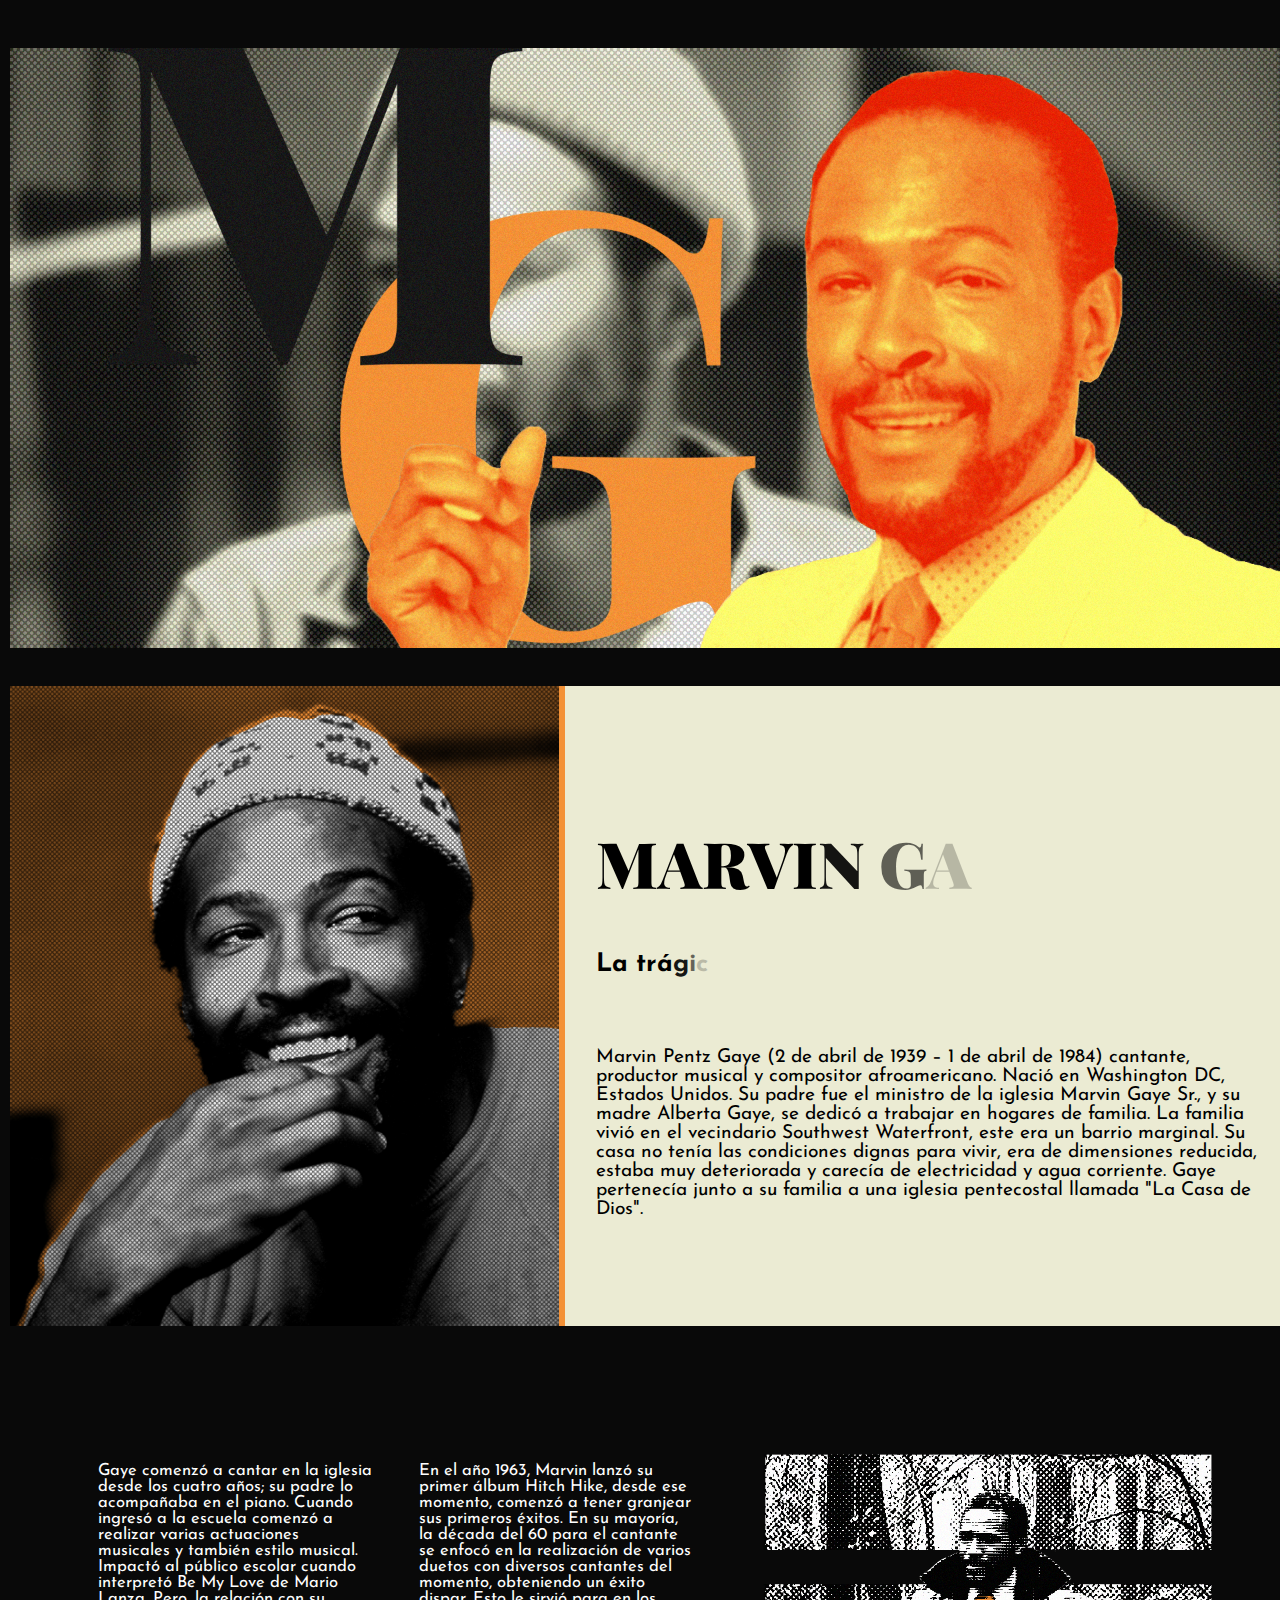
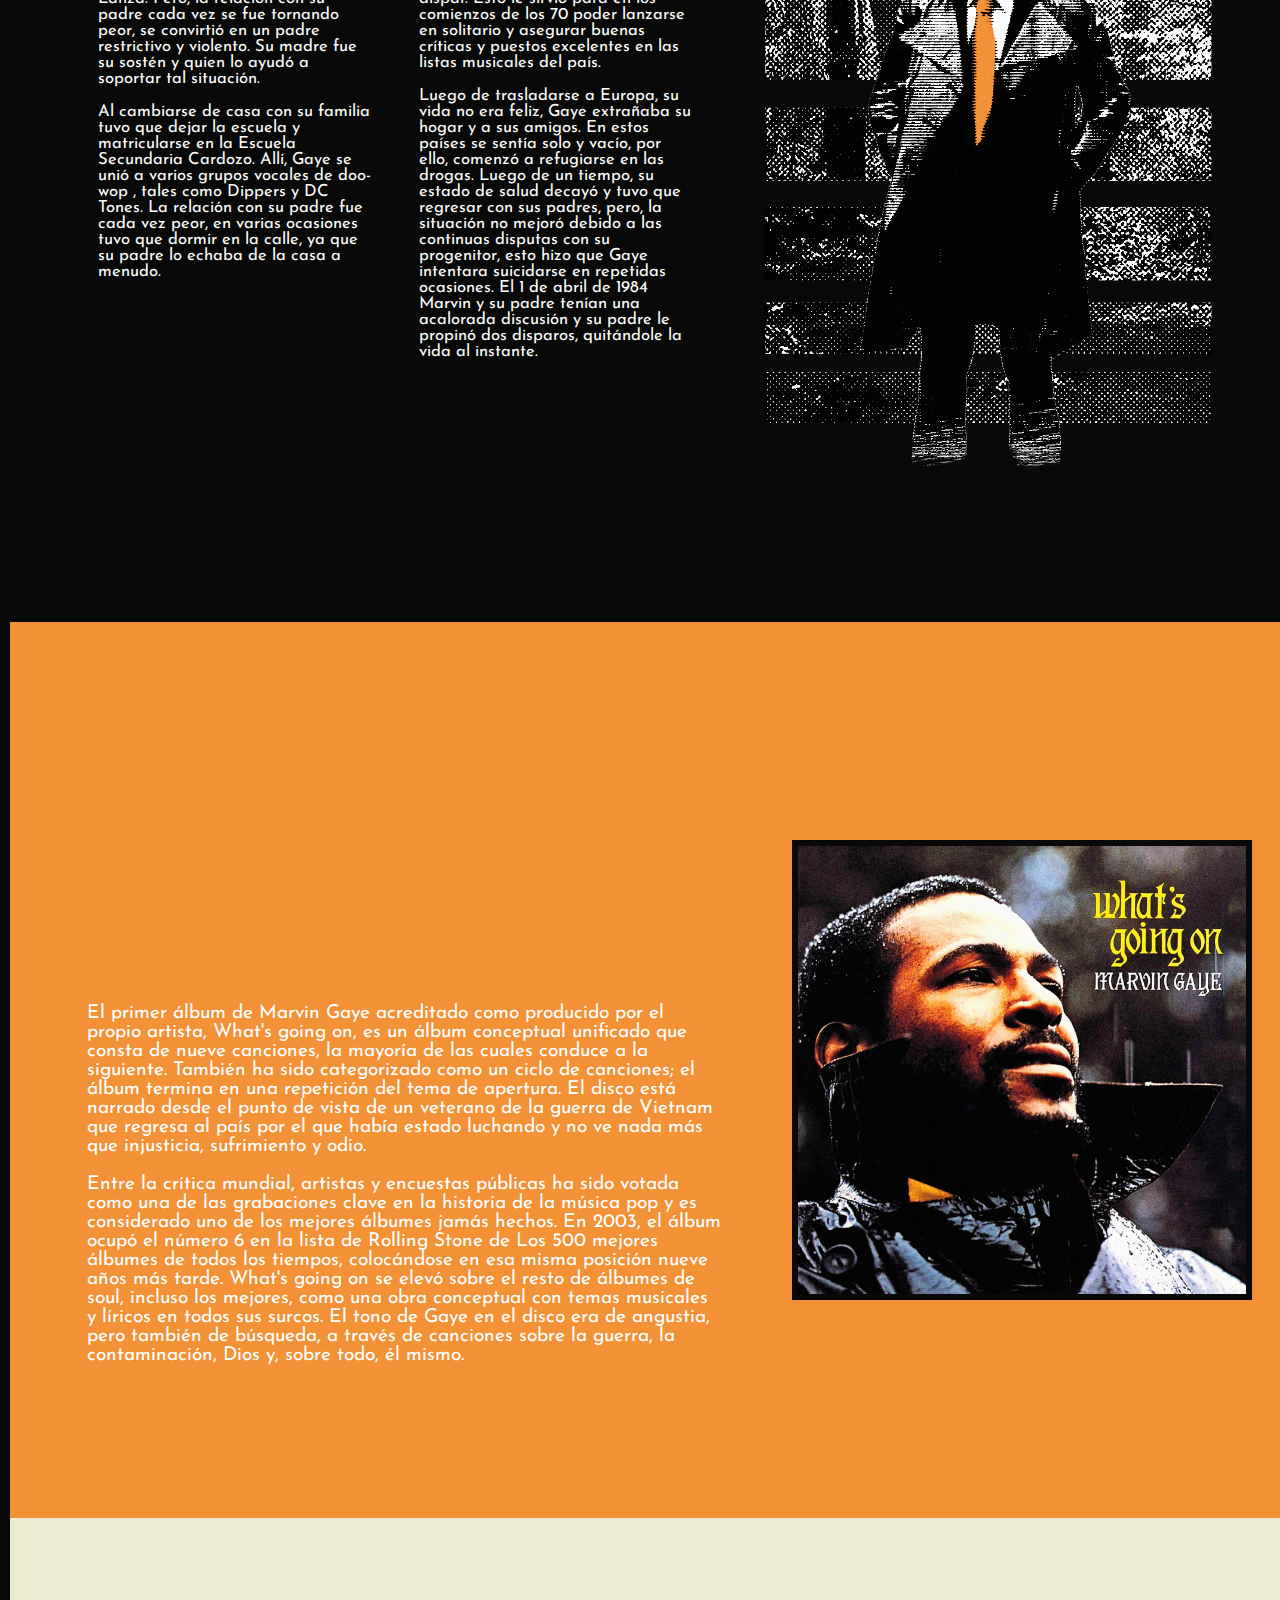
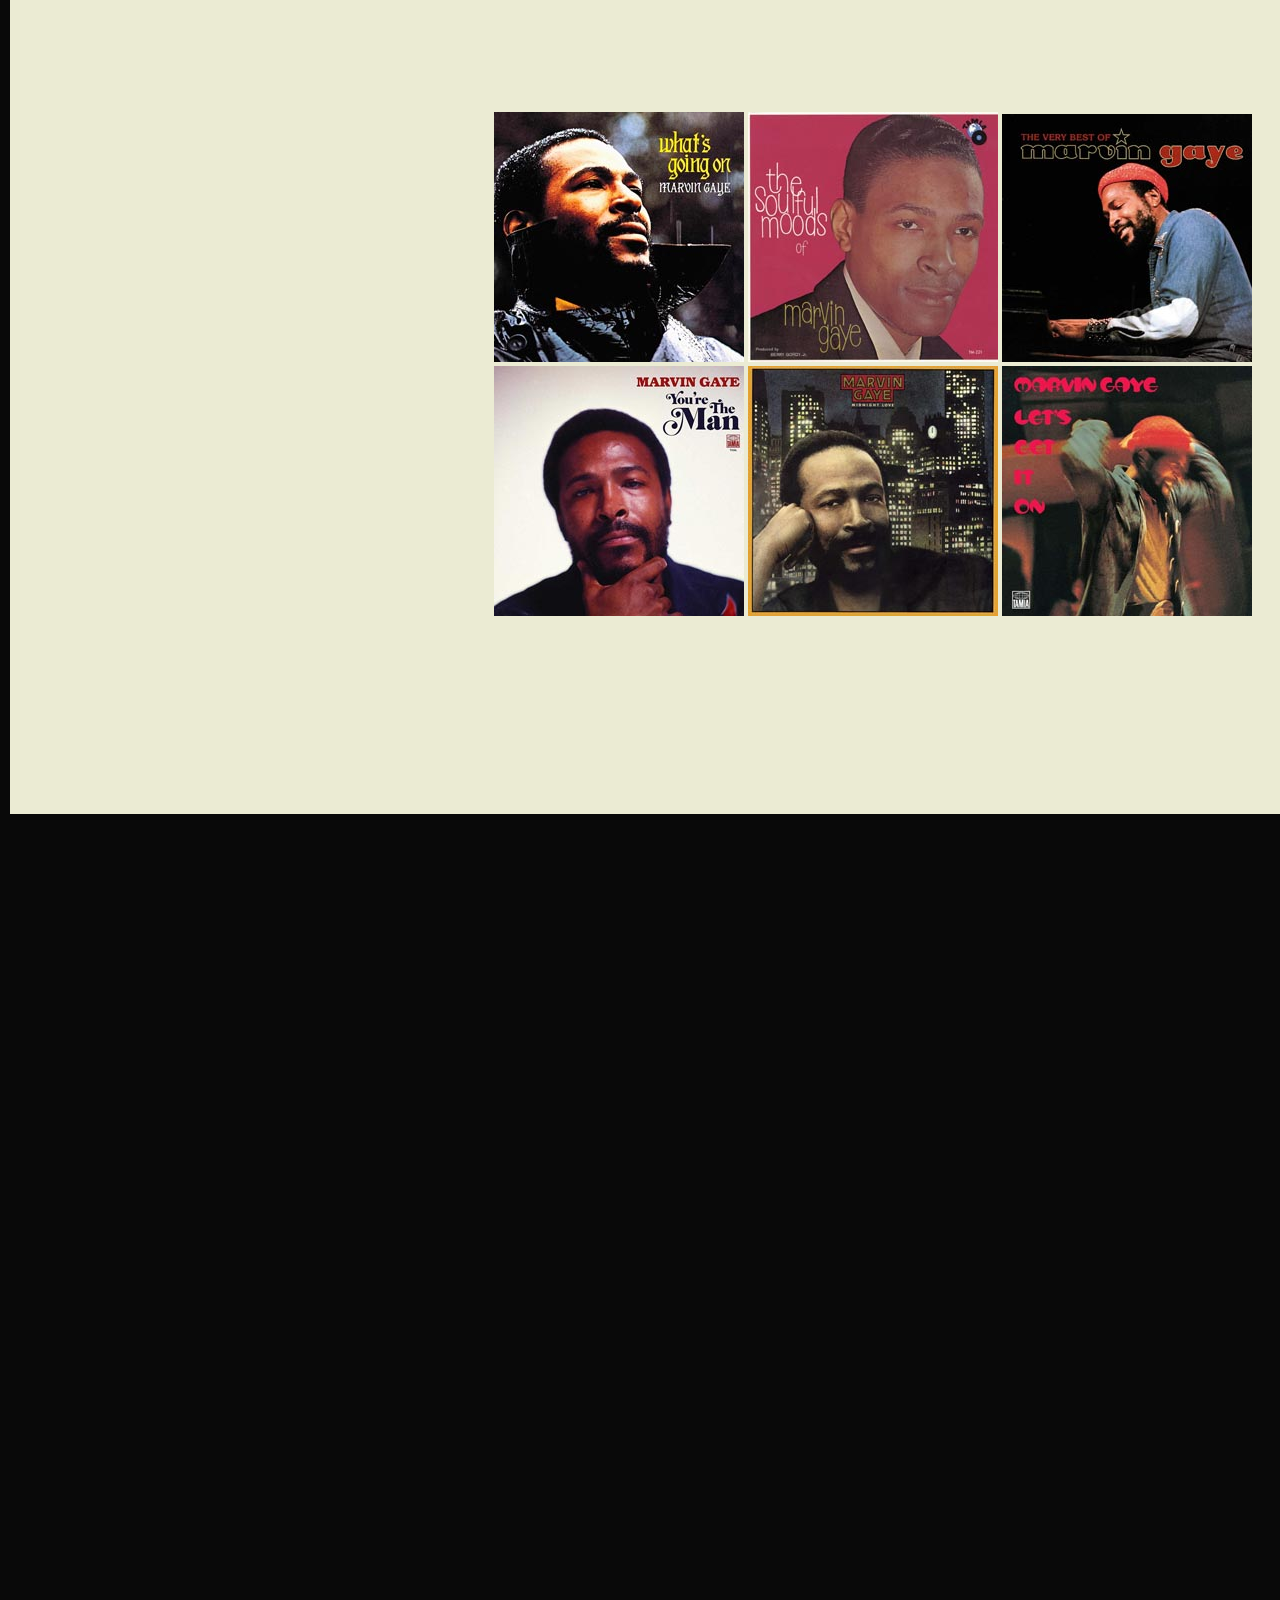
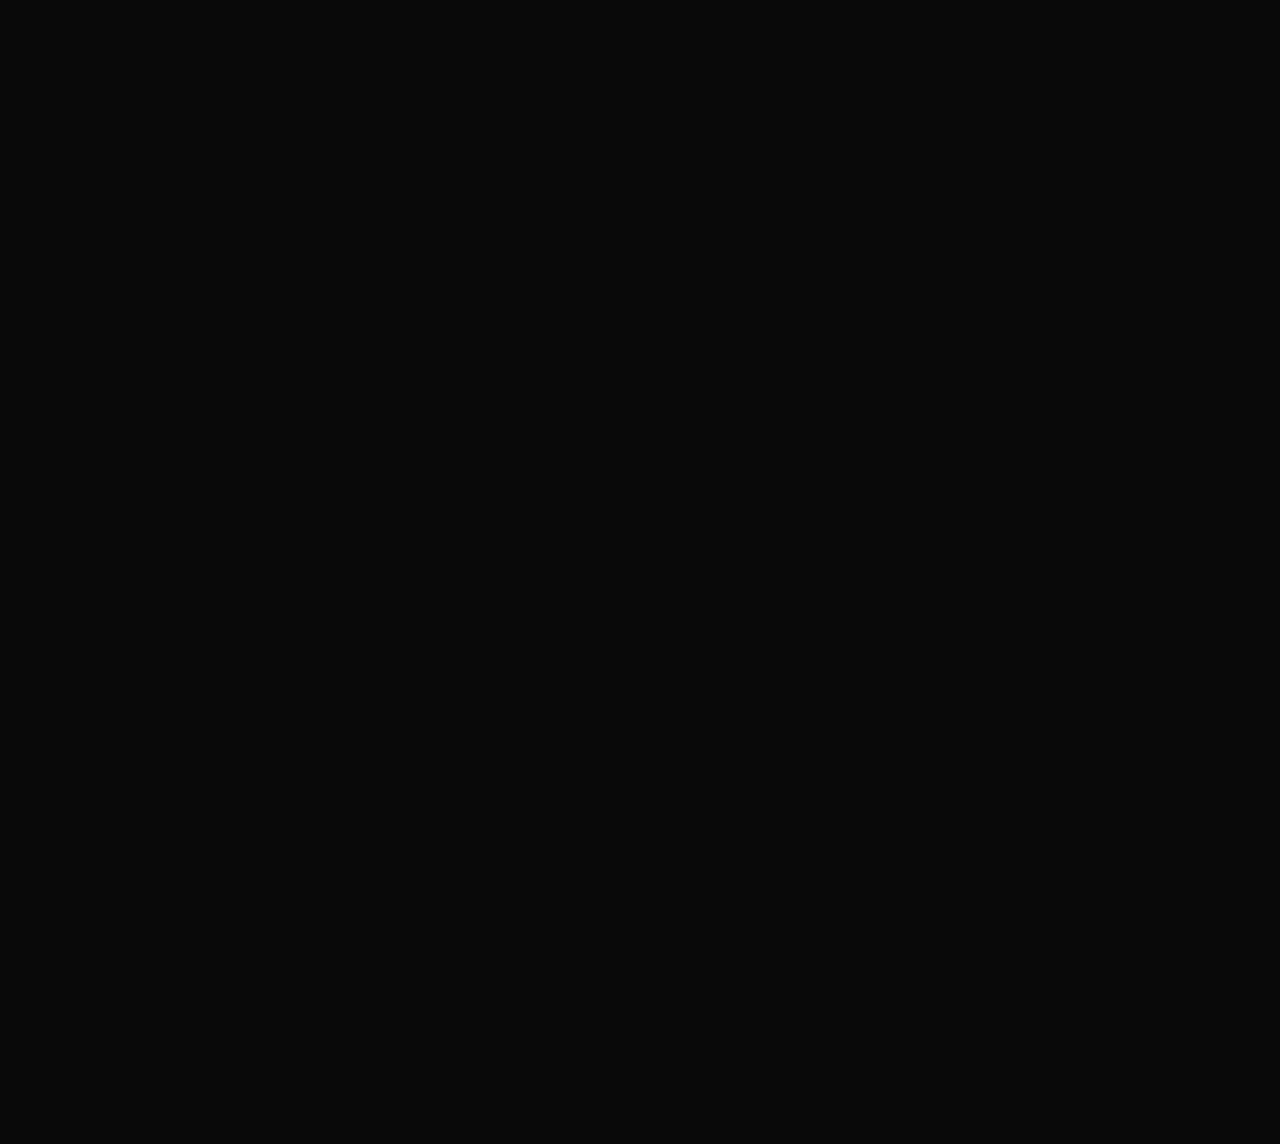
==== Marvin Gaye What's Going On/Index.html @ a45c6b3e "MARVIN GAYE PAG" ====
<!DOCTYPE html>
<html lang="en">

<head>
    <meta charset="UTF-8">
    <meta http-equiv="X-UA-Compatible" content="IE=edge">
    <meta name="viewport" content="width=device-width, initial-scale=1.0">
    <title>Marvin Gaye What's Going On</title>
    <link rel="stylesheet" href="Assets/CSS/Estilos.css">
    <link rel="stylesheet" href="Assets/CSS/lightbox.css">
    <script src="Assets/js/jquery-3.6.0.min.js"></script>
    <script src="Assets/js/lightbox.js"></script>
    <script src="Assets/js/textyle.js"></script>
    <script type="text/javascript">
        $(function(){
            $('h1').textyle()
            $('h2').textyle()
        })
    </script>
</head>

<body>
    <Div class="Portada">
        <img src="../Marvin Gaye What's Going On/Assets/Images/Banner_Portada.png" alt="Banner Marvin Gaye" class="Baner">
    </Div>
    <Div class="Contenedor_Texto_biografia">
        <img src="../Marvin Gaye What's Going On/Assets/Images/Marvin Gaye.jpg" alt="Marvin Gaye" class="Imagen_biografia">
        <div class="Texto_uno">
            <h1>MARVIN GAYE</h1>
            <h2>La trágica vida del músico que hizo uno de los mejores disco de la historia y fue brutalmente asesinado
                por su padre</h2>
            <p>Marvin Pentz Gaye (2 de abril de 1939 – 1 de abril de 1984) cantante, productor musical y compositor
                afroamericano.
                Nació en Washington DC, Estados Unidos. Su padre fue el ministro de la iglesia Marvin Gaye Sr., y su
                madre Alberta Gaye,
                se dedicó a trabajar en hogares de familia. La familia vivió en el vecindario Southwest Waterfront, este
                era un barrio marginal.
                Su casa no tenía las condiciones dignas para vivir, era de dimensiones reducida, estaba muy deteriorada
                y carecía de
                electricidad y agua corriente. Gaye pertenecía junto a su familia a una iglesia pentecostal llamada "La
                Casa de Dios".</p>
        </div>
    </Div>

    <Div class="contenedor_biografia2">
        <div class="Texto_dos">
            <img src="../Marvin Gaye What's Going On/Assets/Images/Marvin_bosque.png" alt="Marvin en el bosque" class="Imagen_biografia2">
            <div class="Columna1">
                <p class="columna1texto">Gaye comenzó a cantar en la iglesia desde los cuatro años; su padre lo acompañaba en el piano. Cuando
                ingresó a la escuela comenzó a realizar varias actuaciones musicales y también estilo musical. Impactó
                al público escolar cuando interpretó Be My Love de Mario Lanza. Pero, la relación con su padre cada vez
                se fue tornando peor, se convirtió en un padre restrictivo y violento. Su madre fue su sostén y quien lo
                ayudó a soportar tal situación.</p>
                <p class="columna1texto">Al cambiarse de casa con su familia tuvo que dejar la escuela y matricularse en la Escuela Secundaria
                Cardozo. Allí, Gaye se unió a varios grupos vocales de doo-wop , tales como Dippers y DC Tones. La
                relación con su padre fue cada vez peor, en varias ocasiones tuvo que dormir en la calle, ya que su
                padre lo echaba de la casa a menudo.</p></div>
            <div class="Columna2"><p class="columna1texto">En el año 1963, Marvin lanzó su primer álbum Hitch Hike, desde ese momento, comenzó a tener granjear sus
                primeros éxitos. En su mayoría, la década del 60 para el cantante se enfocó en la realización de varios
                duetos con diversos cantantes del momento, obteniendo un éxito dispar. Esto le sirvió para en los
                comienzos de los 70 poder lanzarse en solitario y asegurar buenas críticas y puestos excelentes en las
                listas musicales del país.</p>
            <p class="columna1texto">Luego de trasladarse a Europa, su vida no era feliz, Gaye extrañaba su hogar y a sus amigos. En estos
                países se sentía solo y vacío, por ello, comenzó a refugiarse en las drogas. Luego de un tiempo, su
                estado de salud decayó y tuvo que regresar con sus padres, pero, la situación no mejoró debido a las
                continuas disputas con su progenitor, esto hizo que Gaye intentara suicidarse en repetidas ocasiones. El
                1 de abril de 1984 Marvin y su padre tenían una acalorada discusión y su padre le propinó dos disparos,
                quitándole la vida al instante.</p></div>
        </div>
    </div>

    <div class="contenedor_disco">
        <img src="../Marvin Gaye What's Going On/Assets/Images/Whats going on - Marvin Gaye.jpg" alt="Cover Whats going on"
            class="Imagen_caratula">
        <div class="Texto_tres">
            <h1>WHAT'S GOING ON</h1>
            <h2>Es el undécimo álbum de estudio del músico, lanzado en mayo de 1971 por el sello de Motown.</h2>
            <p>El primer álbum de Marvin Gaye acreditado como producido por el propio artista, What's going on, es un
                álbum conceptual
                unificado que consta de nueve canciones, la mayoría de las cuales conduce a la siguiente. También ha
                sido categorizado
                como un ciclo de canciones; el álbum termina en una repetición del tema de apertura. El disco está
                narrado desde el punto
                de vista de un veterano de la guerra de Vietnam que regresa al país por el que había estado luchando y
                no ve nada más que
                injusticia, sufrimiento y odio.</p>

            <p> Entre la crítica mundial, artistas y encuestas públicas ha sido votada como una de las grabaciones clave
                en la historia de
                la música pop y es considerado uno de los mejores álbumes jamás hechos. En 2003, el álbum ocupó el
                número 6 en la lista de
                Rolling Stone de Los 500 mejores álbumes de todos los tiempos, colocándose en esa misma posición nueve
                años más tarde.
                What's going on se elevó sobre el resto de álbumes de soul, incluso los mejores, como una obra
                conceptual con temas musicales
                y líricos en todos sus surcos. El tono de Gaye en el disco era de angustia, pero también de búsqueda, a
                través de canciones
                sobre la guerra, la contaminación, Dios y, sobre todo, él mismo.</p>
        </div>
    </div> 

    <div class="contenedor_imagenes">
        <div class="Titulo_galeriaimagenes"><h1>GALERIA DISCOS</h1></div>
        <div class="contenedor_imagenes_hijo">
             <div>
            <a class="example-image-link" href="Assets/Images/Whats going on - Marvin Gaye.jpg" data-lightbox="example-set" data-title="Discos de Marvin Gaye"><img class="example-image" src="Assets/Images/Whats going on - Marvin Gaye thumbnail.jpg" alt=""/></a>
            <a class="example-image-link" href="Assets/Images/The soulful moods - Marvin Gaye.jpg" data-lightbox="example-set" data-title="Discos de Marvin Gaye"><img class="example-image" src="Assets/Images/The soulful moods - Marvin Gaye thumbnail.jpg" alt="" /></a>
            <a class="example-image-link" href="Assets/Images/The very best - Marvin Gaye.jpg" data-lightbox="example-set" data-title="Discos de Marvin Gaye"><img class="example-image" src="Assets/Images/The very best - Marvin Gaye thumbnail.jpg" alt="" /></a>
            <a class="example-image-link" href="Assets/Images/You're the man - Marvin Gaye.jpg" data-lightbox="example-set" data-title="Discos de Marvin Gaye"><img class="example-image" src="Assets/Images/You're the man - Marvin Gaye thumbnail.jpg" alt="" /></a>
            <a class="example-image-link" href="Assets/Images/Midnight love - Marvin Gaye.jpg" data-lightbox="example-set" data-title="Discos de Marvin Gaye"><img class="example-image" src="Assets/Images/Midnight love - Marvin Gaye thumbnail.jpg" alt=""/></a>
            <a class="example-image-link" href="Assets/Images/Let's get it on - Marvin Gaye.jpg" data-lightbox="example-set" data-title="Discos de Marvin Gaye"><img class="example-image" src="Assets/Images/Let's get it on - Marvin Gaye thumbnail.jpg" alt="" /></a>
             </div>
         </div>
    </div> 

    <div class="contenedor_multimedia">
        <div class="Iframes_incustrados">
            <iframe src="https://open.spotify.com/embed/album/2v6ANhWhZBUKkg6pJJBs3B" width="100%" height="380" frameBorder="0" allowtransparency="true" allow="encrypted-media"></iframe>
        </div>
        <div class="Iframes_incustrados2">
        <iframe width="758" height="578" src="https://www.youtube.com/embed/Oxp-VUSniq4" title="YouTube video player" frameborder="0" allow="accelerometer; autoplay; clipboard-write; encrypted-media; gyroscope; picture-in-picture" allowfullscreen></iframe>
        </div>
    </div>
</body>

</html>
---- Marvin Gaye What's Going On/Assets/CSS/Estilos.css ----
@import url('https://fonts.googleapis.com/css2?family=Playfair+Display:ital,wght@0,400;0,500;0,600;0,700;0,800;0,900;1,400;1,500;1,600;1,700;1,800;1,900&display=swap');
@import url('https://fonts.googleapis.com/css2?family=Josefin+Sans:ital,wght@0,100;0,200;0,300;0,400;0,500;0,600;0,700;1,100;1,200;1,300;1,400;1,500;1,600;1,700&display=swap');

body {
    margin: 10px;
    background-color:rgb(9, 9, 9);
}
h1 span {
    display: inline-block;
    position: relative;
    opacity: 0;
    transition: 5s;
    transition-delay: 2s;
}
h2 span {
    display: inline-block;
    position: relative;
    opacity: 0;
    transition: 0.5s;
    transition-delay: 2s;
}
h1{
    font-family:'Playfair Display', serif;
    font-weight: 900;
    font-size: 5vmax;
    padding-left: 2%;
    padding-right: 2%;
    padding-top: 0.5%;
    padding-bottom: 0.5%;
}
h2{
    font-family: 'Josefin Sans', sans-serif;
    font-weight: 700;
    font-size: 2vmax;
    padding-left: 2%;
    padding-right: 2%;
    orphans: 3;
    widows: 3;
}
p{
    font-family: 'Josefin Sans', sans-serif;
    font-weight: 400;
    font-size: 1.5vmax; 
    padding-left: 2%;
    padding-right: 2%; 
    orphans: 2;
    widows: 2;
}
.Portada {
    display: flex;
    width: 100vmax;
    background-color: rgb(243, 145, 54);
    border-bottom: 3vmax solid rgb(9, 9, 9);
    border-top: 3vmax solid rgb(9, 9, 9);
}
.Baner{
    width: 100vmax;
}
.Contenedor_Texto_biografia {
    justify-content: center;
    flex-direction: row;
    width: 100vmax;
    height: 50vmax;
    display: flex;
    background-color: rgb(235, 235, 211);
}
.Imagen_biografia {
    order: 1;
    border-right: 0.5vmax solid rgb(243, 145, 54);
    align-self: center;
    width: 50vmax;
    height: 50vmax;
    align-content: center;
}
.Texto_uno {
    order: 2;
    align-self: center;
    margin: 2vh;
}
.contenedor_biografia2 {
    align-content: flex-start;
    justify-content: center;
    flex-direction: row;
    width: 100vmax;
    height: 70vmax;
    display: flex;
    background-color:rgb(9, 9, 9);
    color: rgb(254, 254, 254);
}
.Imagen_biografia2 {
    order: 3;
    margin-left: 3%;
    margin-right: 0%;
    border: rgb(9, 9, 9);
    align-self: center;
    height: 50vmax;
}
.Texto_dos {
    align-self: flex-start;
    display: flex;
    align-content: center;
    margin: 2vh;
    width: 90vmax;
    height: 65vmax;
}
.Columna1 {
    order: 1;
    align-self: flex-start;
    margin: 2vh;
    margin-top: 8vmax;
    width: 25vmax;
}
.Columna2 {
    order: 2;
    align-self: flex-start;
    margin: 2vh;
    margin-top: 8vmax;
    width: 25vmax;
}
.columna1texto {
font-size: 1.3vmax;
}
.contenedor_disco {
    justify-content: center;
    flex-direction: row;
    width: 100vmax;
    height: 70vmax;
    display: flex;
    background-color:rgb(243, 145, 54);
    color: rgb(254, 254, 254);
}
.Texto_tres {
    order: 1;
    align-self: center;
    margin: 2vh;
    margin-left: 5vmax;
}
.Imagen_caratula {
    order: 2;
    margin-left: 3%;
    margin-right: 3%;
    border: 0.5vmax solid rgb(9, 9, 9);
    align-self: center;
    width: 35vmax;
    height: 35vmax;
}
.contenedor_imagenes {
    align-content: center;
    justify-content: center;
    flex-direction: row;
    width: 100vmax;
    height: 70vmax;
    display: flex;
    background-color:rgb(235, 235, 211);
    color: rgb(9, 9, 9);
}
.Titulo_galeriaimagenes {
    order: 1;
    align-self: center;
    flex-wrap: wrap;
    margin: 10vh;
    color: rgb(243, 145, 54);
}
.contenedor_imagenes_hijo {
    order: 2;
    align-self: center;
    margin: 2vh;
}
.contenedor_multimedia {
    flex-direction: column;
    width: 100vmax;
    height: 150vmax;
    display: flex;
    background-color:rgb(9, 9, 9);
}
.Iframes_incustrados {
    order: 1;
    align-self: center;
    margin: 10vh;
    position: relative;
    width: 40%;
    padding-bottom: 56.25%; 
    height: 0;
}
.Iframes_incustrados iframe{
    position: absolute;
    top:0;
    left: 0;
    width: 100%;
    height: 50%;
  }
.Iframes_incustrados2 {
    order: 2;
    align-self: center;
    margin: 2vh;
    position: relative;
    width: 80%;
    padding-bottom: 56.25%; 
    height: 0;
}
.Iframes_incustrados2 iframe{
    position: absolute;
    top:0;
    left: 0;
    width: 100%;
    height: 100%;
  }
Paleta
    background-color: rgb(9, 9, 9);
    background-color: rgb(235, 235, 211);
    background-color: rgb(254, 254, 254);
    background-color: rgb(154, 154, 154);
    background-color: rgb(243, 145, 54);
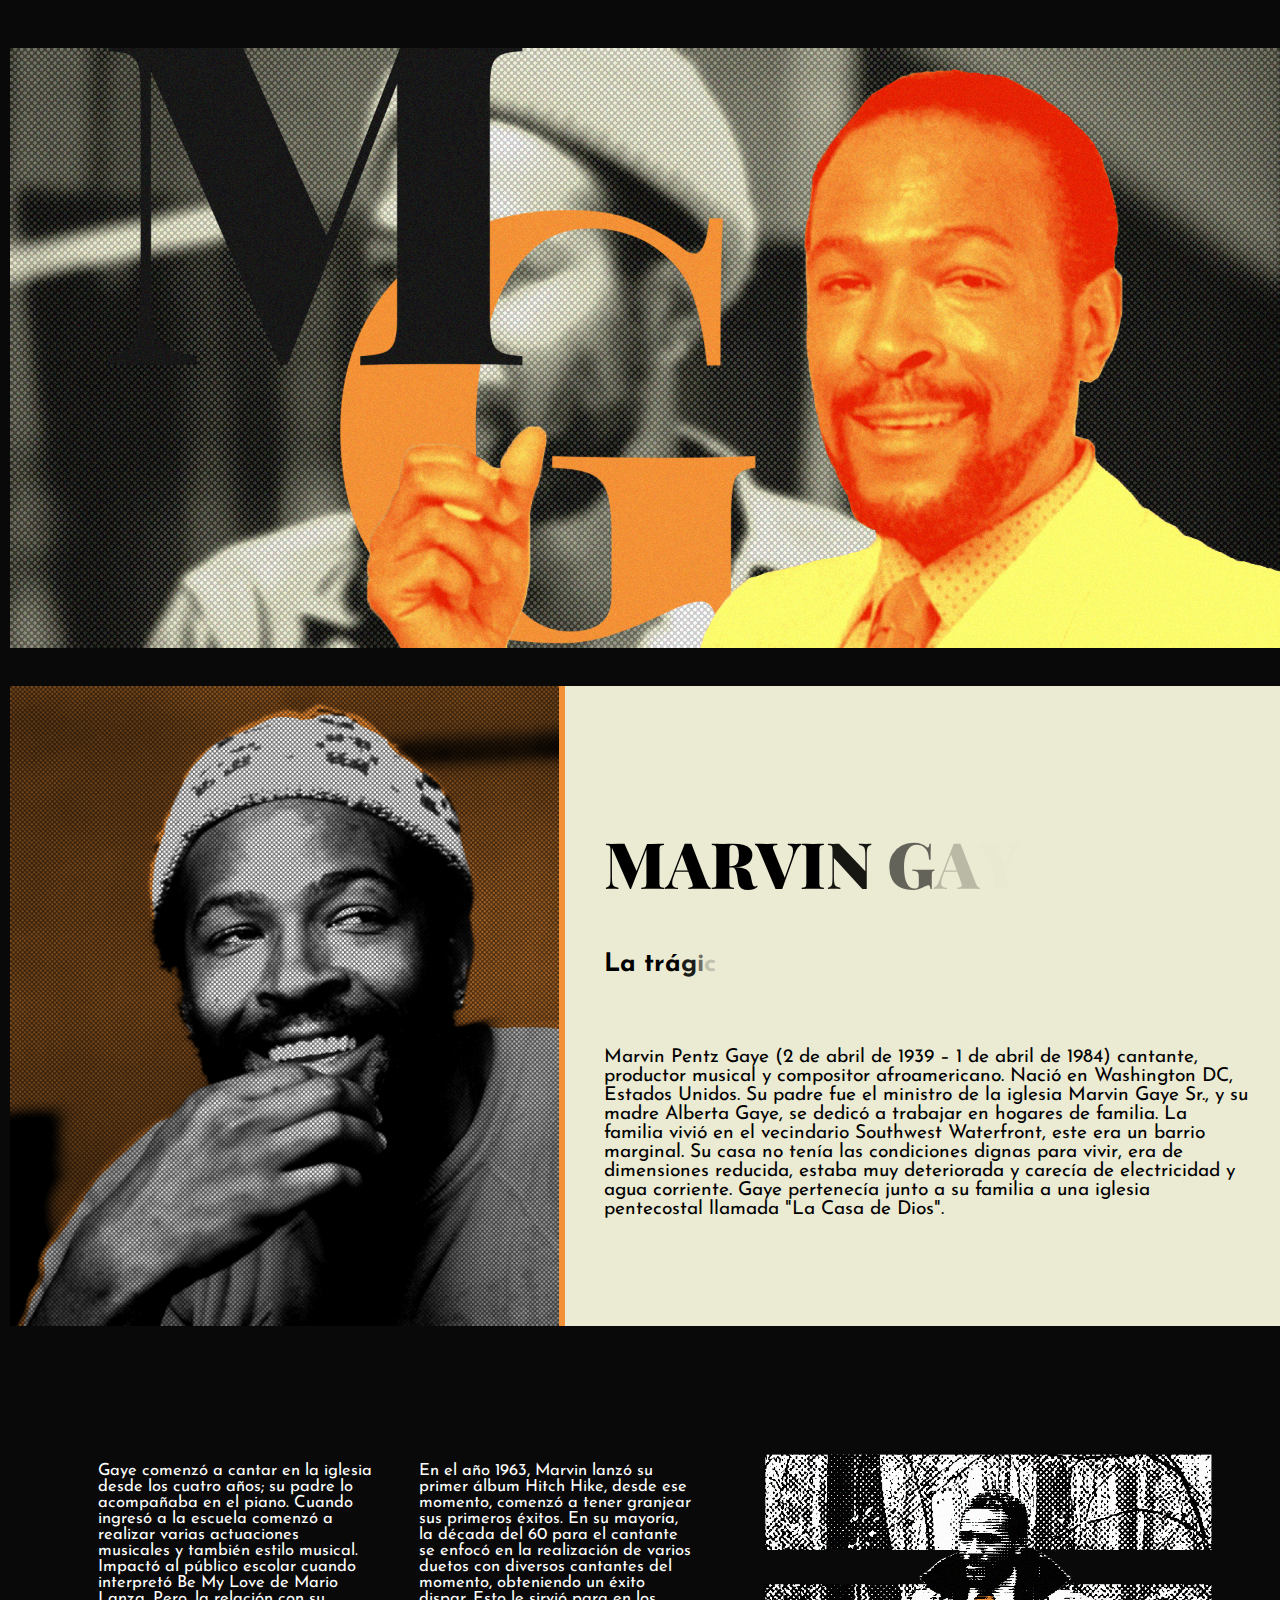
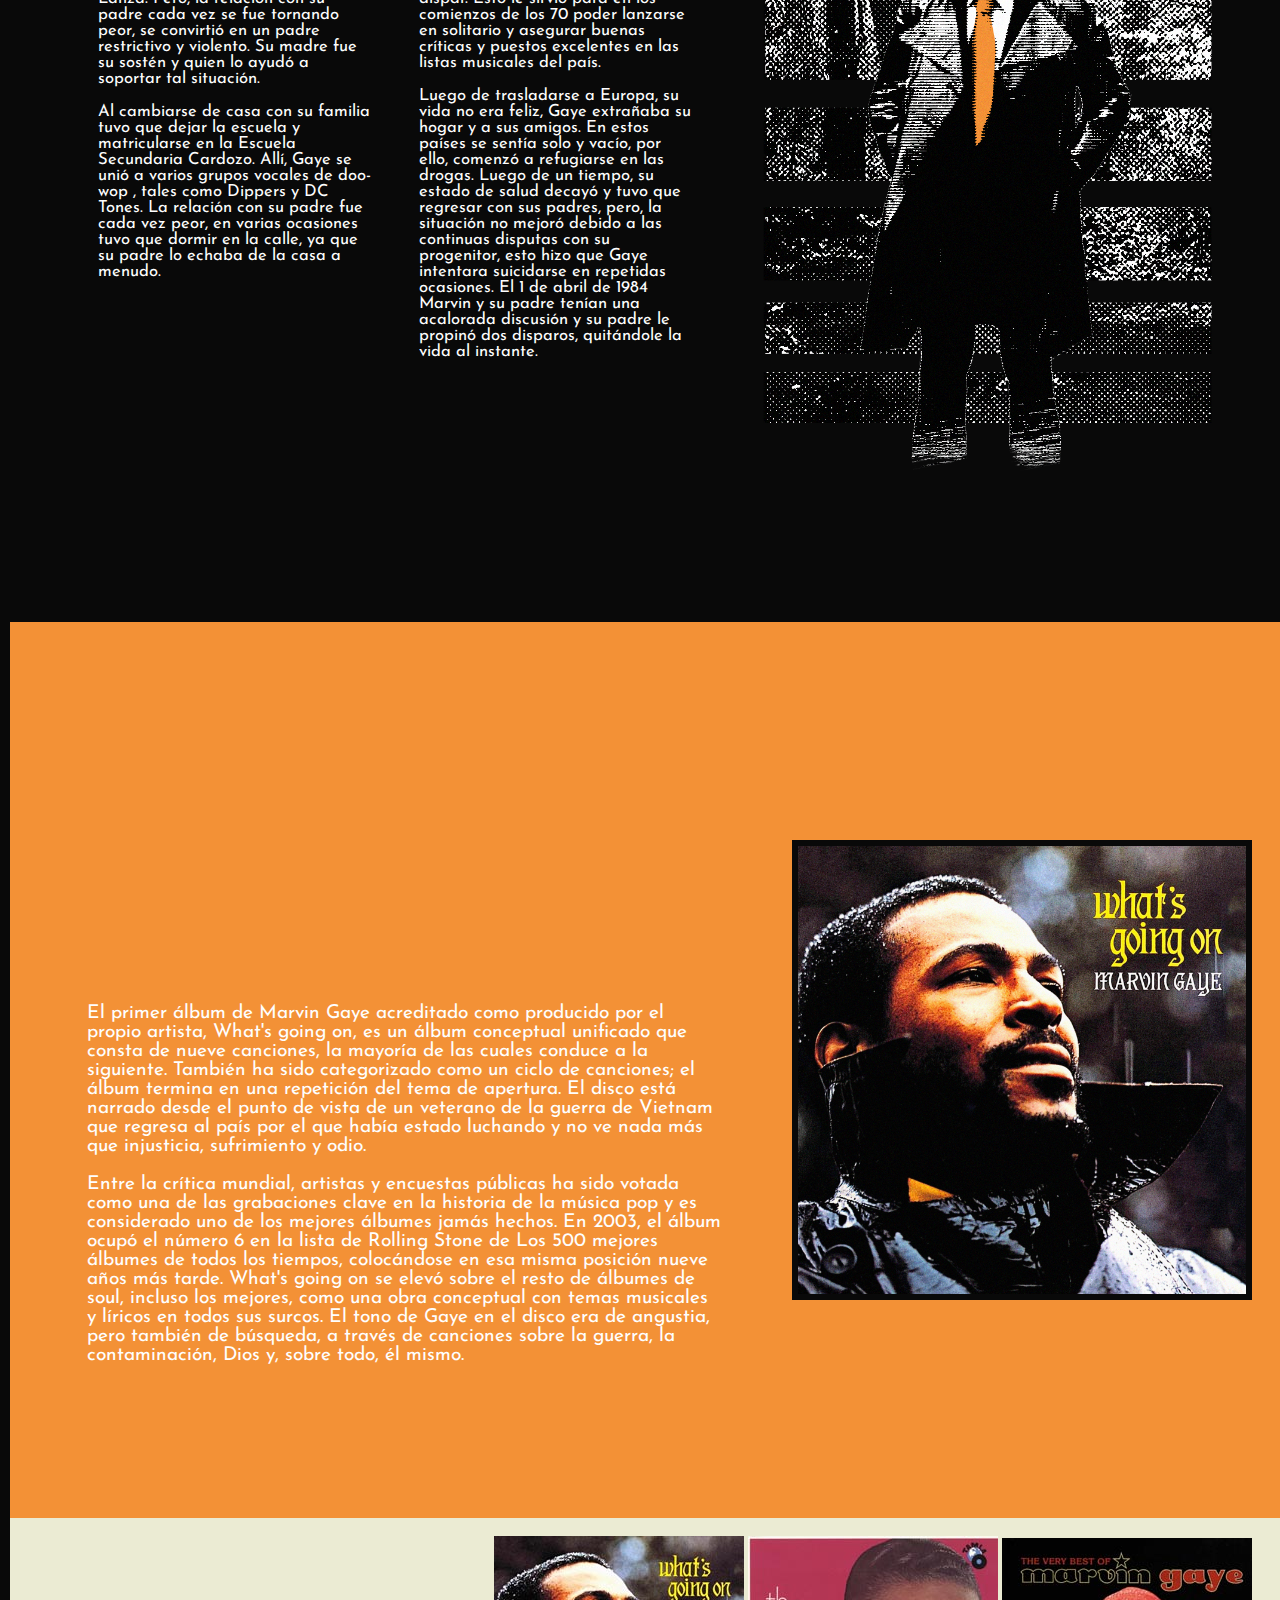
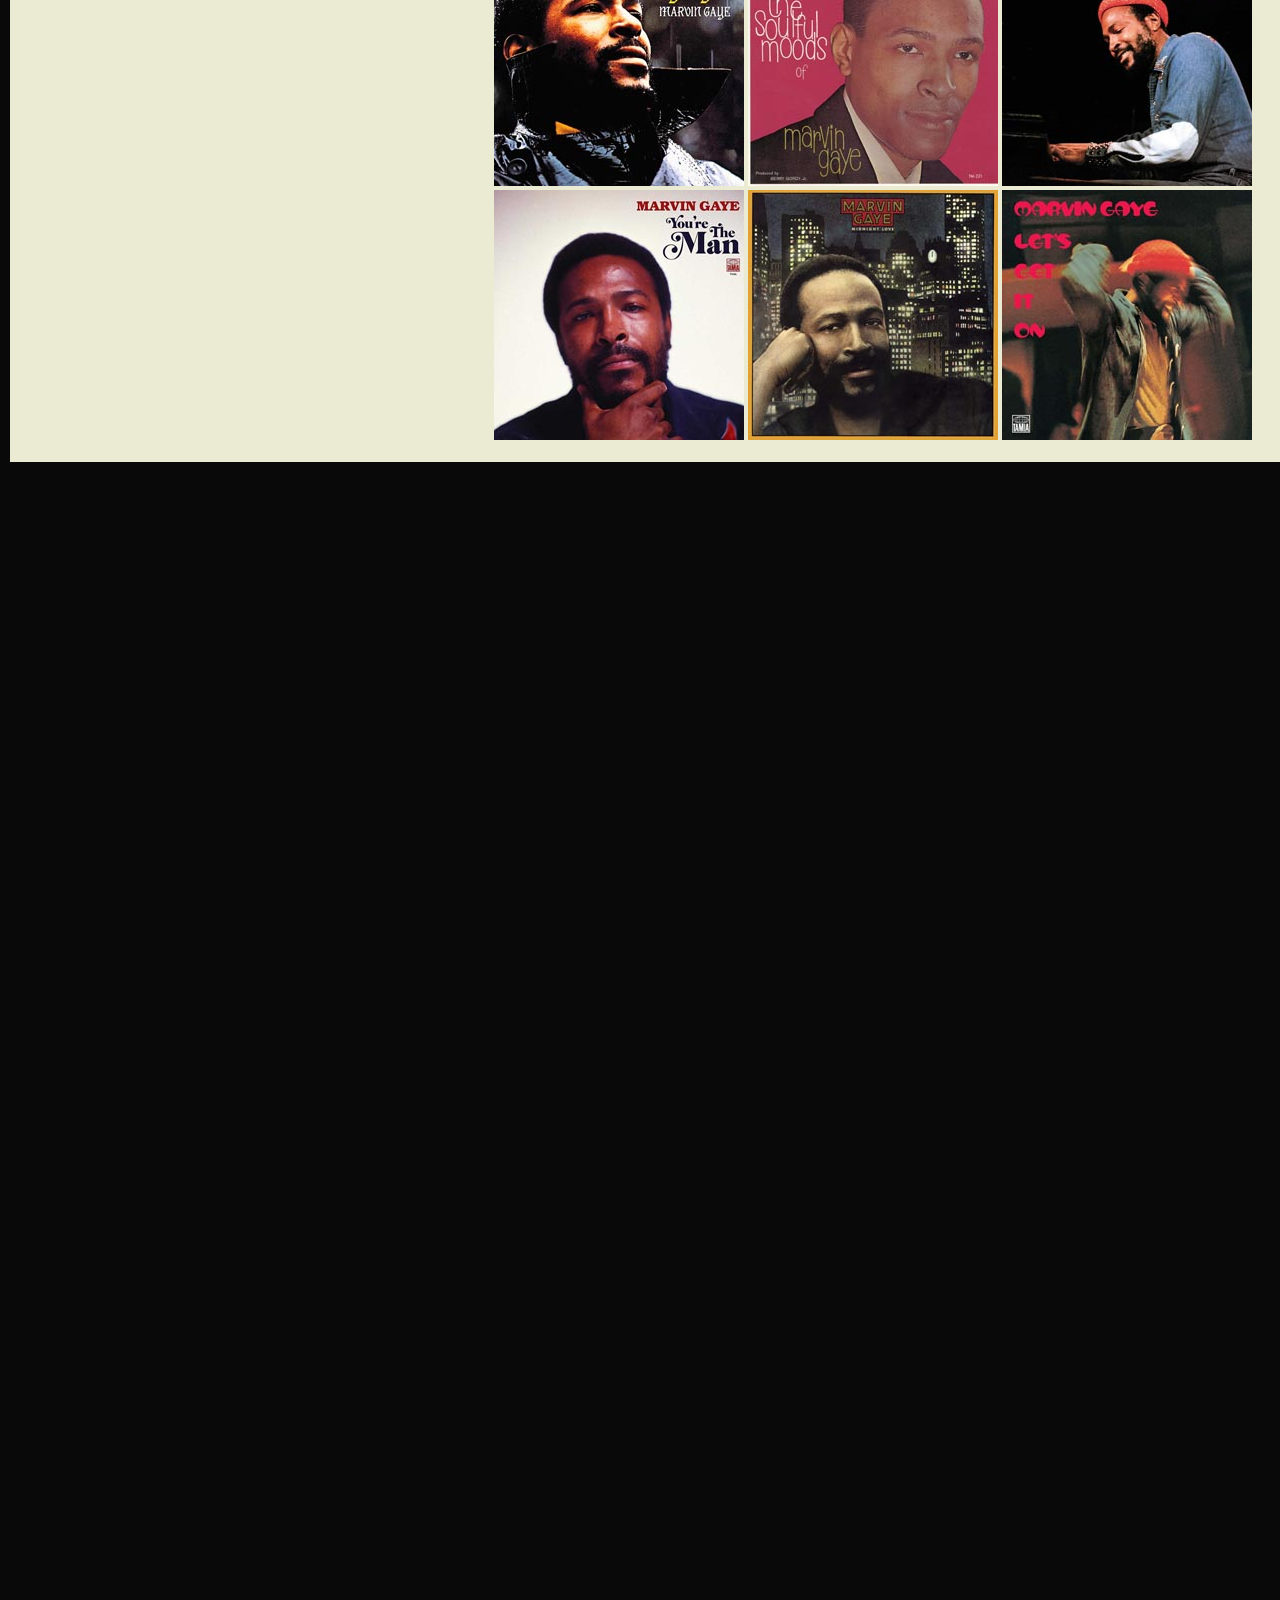
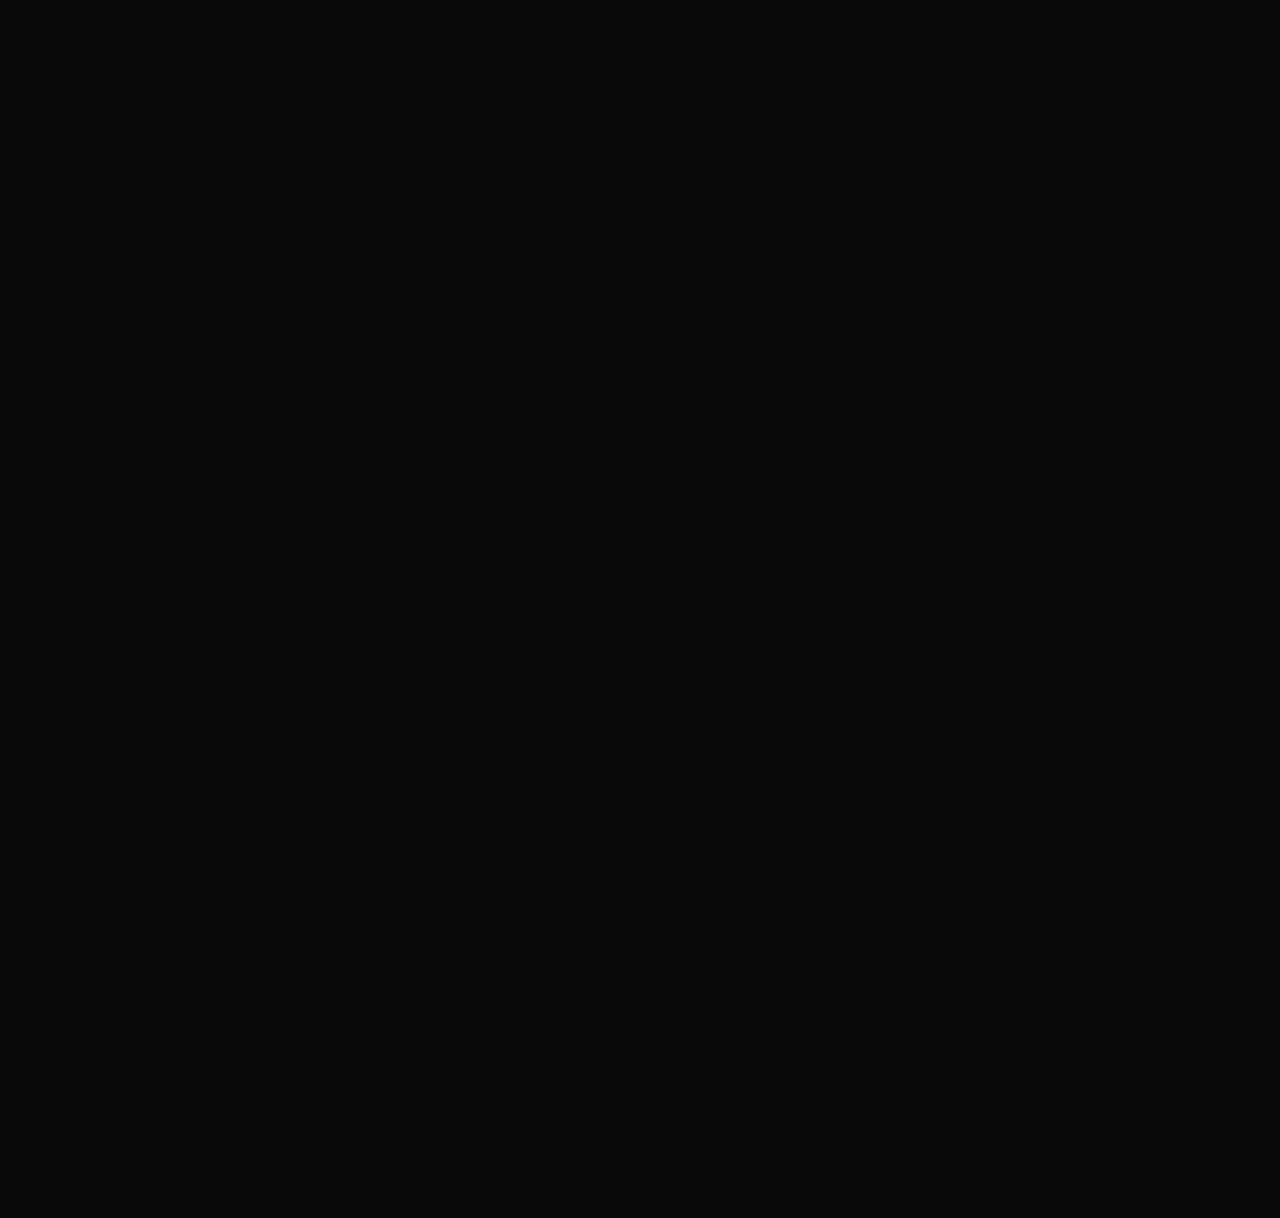
==== commit bbbfcf35: "patch" ====
--- a/Marvin Gaye What's Going On/Index.html
+++ b/Marvin Gaye What's Going On/Index.html
@@ -102,21 +102,21 @@
     <div class="contenedor_imagenes">
         <div class="Titulo_galeriaimagenes"><h1>GALERIA DISCOS</h1></div>
         <div class="contenedor_imagenes_hijo">
-             <div>
             <a class="example-image-link" href="Assets/Images/Whats going on - Marvin Gaye.jpg" data-lightbox="example-set" data-title="Discos de Marvin Gaye"><img class="example-image" src="Assets/Images/Whats going on - Marvin Gaye thumbnail.jpg" alt=""/></a>
             <a class="example-image-link" href="Assets/Images/The soulful moods - Marvin Gaye.jpg" data-lightbox="example-set" data-title="Discos de Marvin Gaye"><img class="example-image" src="Assets/Images/The soulful moods - Marvin Gaye thumbnail.jpg" alt="" /></a>
             <a class="example-image-link" href="Assets/Images/The very best - Marvin Gaye.jpg" data-lightbox="example-set" data-title="Discos de Marvin Gaye"><img class="example-image" src="Assets/Images/The very best - Marvin Gaye thumbnail.jpg" alt="" /></a>
             <a class="example-image-link" href="Assets/Images/You're the man - Marvin Gaye.jpg" data-lightbox="example-set" data-title="Discos de Marvin Gaye"><img class="example-image" src="Assets/Images/You're the man - Marvin Gaye thumbnail.jpg" alt="" /></a>
             <a class="example-image-link" href="Assets/Images/Midnight love - Marvin Gaye.jpg" data-lightbox="example-set" data-title="Discos de Marvin Gaye"><img class="example-image" src="Assets/Images/Midnight love - Marvin Gaye thumbnail.jpg" alt=""/></a>
             <a class="example-image-link" href="Assets/Images/Let's get it on - Marvin Gaye.jpg" data-lightbox="example-set" data-title="Discos de Marvin Gaye"><img class="example-image" src="Assets/Images/Let's get it on - Marvin Gaye thumbnail.jpg" alt="" /></a>
-             </div>
-         </div>
+        </div>
     </div> 
 
     <div class="contenedor_multimedia">
+        <div class="Titulo_multimedia"><h1>LISTA SPOTIFY</h1></div>
         <div class="Iframes_incustrados">
             <iframe src="https://open.spotify.com/embed/album/2v6ANhWhZBUKkg6pJJBs3B" width="100%" height="380" frameBorder="0" allowtransparency="true" allow="encrypted-media"></iframe>
         </div>
+        <div class="Titulo_multimedia2"><h1>LIVE PERFORMANCE</h1></div>
         <div class="Iframes_incustrados2">
         <iframe width="758" height="578" src="https://www.youtube.com/embed/Oxp-VUSniq4" title="YouTube video player" frameborder="0" allow="accelerometer; autoplay; clipboard-write; encrypted-media; gyroscope; picture-in-picture" allowfullscreen></iframe>
         </div>
--- a/Marvin Gaye What's Going On/Assets/CSS/Estilos.css
+++ b/Marvin Gaye What's Going On/Assets/CSS/Estilos.css
@@ -75,7 +75,7 @@
 .Texto_uno {
     order: 2;
     align-self: center;
-    margin: 2vh;
+    margin: 2vmax;
 }
 .contenedor_biografia2 {
     align-content: flex-start;
@@ -149,7 +149,6 @@
     justify-content: center;
     flex-direction: row;
     width: 100vmax;
-    height: 70vmax;
     display: flex;
     background-color:rgb(235, 235, 211);
     color: rgb(9, 9, 9);
@@ -173,8 +172,15 @@
     display: flex;
     background-color:rgb(9, 9, 9);
 }
+.Titulo_multimedia {
+    order: 1;
+    flex-wrap: wrap;
+    margin: 10vh;
+    padding-left: 24vmax;
+    color: rgb(243, 145, 54);
+}
 .Iframes_incustrados {
-    order: 1;
+    order: 2;
     align-self: center;
     margin: 10vh;
     position: relative;
@@ -189,8 +195,15 @@
     width: 100%;
     height: 50%;
   }
+.Titulo_multimedia2 {
+    order: 3;
+    flex-wrap: wrap;
+    padding-left: 16vmax;
+    margin: 10vh;
+    color: rgb(243, 145, 54);
+}
 .Iframes_incustrados2 {
-    order: 2;
+    order: 4;
     align-self: center;
     margin: 2vh;
     position: relative;
